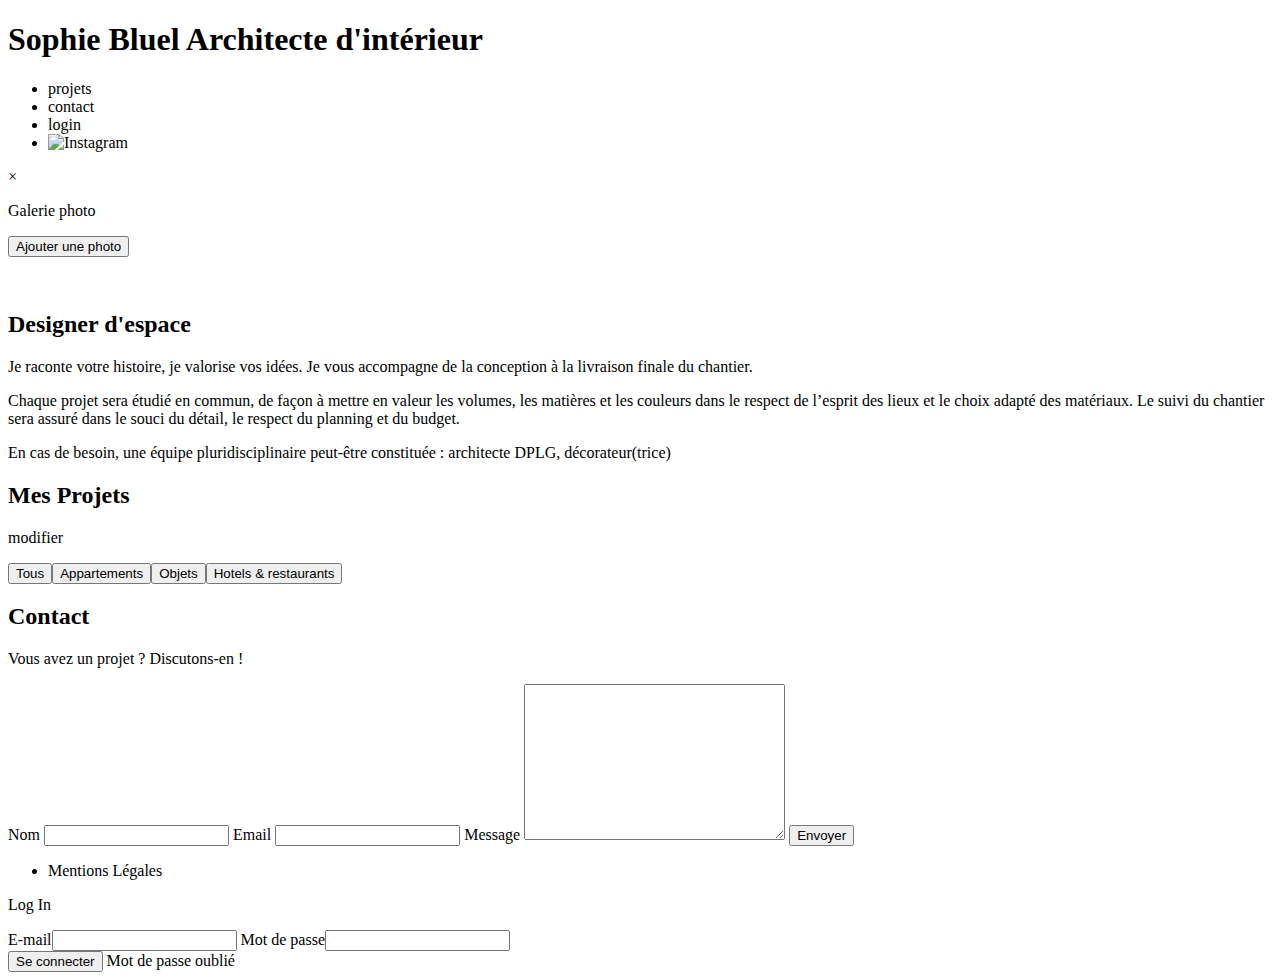
==== FrontEnd/index.html @ f3ef86e6 "Add files via upload" ====
<!DOCTYPE html>
<html lang="fr">
<head>
	<meta charset="UTF-8">
	<title>Sophie Bluel - Architecte d'intérieur</title>
	<meta name="viewport" content="width=device-width, initial-scale=1.0">
	<link rel="preconnect" href="https://fonts.googleapis.com">
	<link rel="preconnect" href="https://fonts.gstatic.com" crossorigin>
	<link href="https://fonts.googleapis.com/css2?family=Syne:wght@700;800&family=Work+Sans&display=swap" rel="stylesheet">
	<meta name="description" content="">
	<link rel="stylesheet" href="./assets/style.css">
	<script src="https://kit.fontawesome.com/1a4fb47656.js" crossorigin="anonymous"></script>
</head>
<body>
<header>
	<h1>Sophie Bluel <span>Architecte d'intérieur</span></h1>
	<nav>
		<ul>
			<li>projets</li>
			<li>contact</li>
			<li id="log" class="pointeur">login</li>
			<li><img src="./assets/icons/instagram.png" alt="Instagram"></li>
		</ul>
	</nav>
</header>
<main id="main">
	<section id="introduction">
		<div id="modale"><div id="modale2" class="modal"></div></div>
		<div id="log" class="hidden1"></div>
		<figure>
		   <img src="./assets/images/sophie-bluel.png" alt="">
		</figure>
		<article>
			<h2>Designer d'espace</h2>
			<p>Je raconte votre histoire, je valorise vos idées. Je vous accompagne de la conception à la livraison finale du chantier.</p>
			<p>Chaque projet sera étudié en commun, de façon à mettre en valeur les volumes, les matières et les couleurs dans le respect de l’esprit des lieux et le choix adapté des matériaux. Le suivi du chantier sera assuré dans le souci du détail, le respect du planning et du budget.</p>
			<p>En cas de besoin, une équipe pluridisciplinaire peut-être constituée : architecte DPLG, décorateur(trice)</p>
		</article>
	</section>
	<section id="portfolio">
		    <div id="modification2"><h2 id="h2">Mes Projets</h2><div id="mod"></div></div>   
		<div id="portfolio2">

		</div>
		<div class="gallery">
		
		</div>
	</section>
	<section id="contact">
		<h2>Contact</h2>
		<p>Vous avez un projet ? Discutons-en !</p>
		<form action="#" method="post">
			<label for="name">Nom</label>
			<input type="text" name="name" id="name">
			<label for="email">Email</label>
			<input type="email" name="email" id="email">
			<label for="message">Message</label>
			<textarea name="message" id="message" cols="30" rows="10"></textarea>
			<input type="submit" value="Envoyer">
		</form>
	</section>
</main>

<footer id="footer">
	<nav>
		<ul>
			<li>Mentions Légales</li>
		</ul>
	</nav>
</footer>
<script type="text/javascript" src="index.js"></script>
</body>
</html>
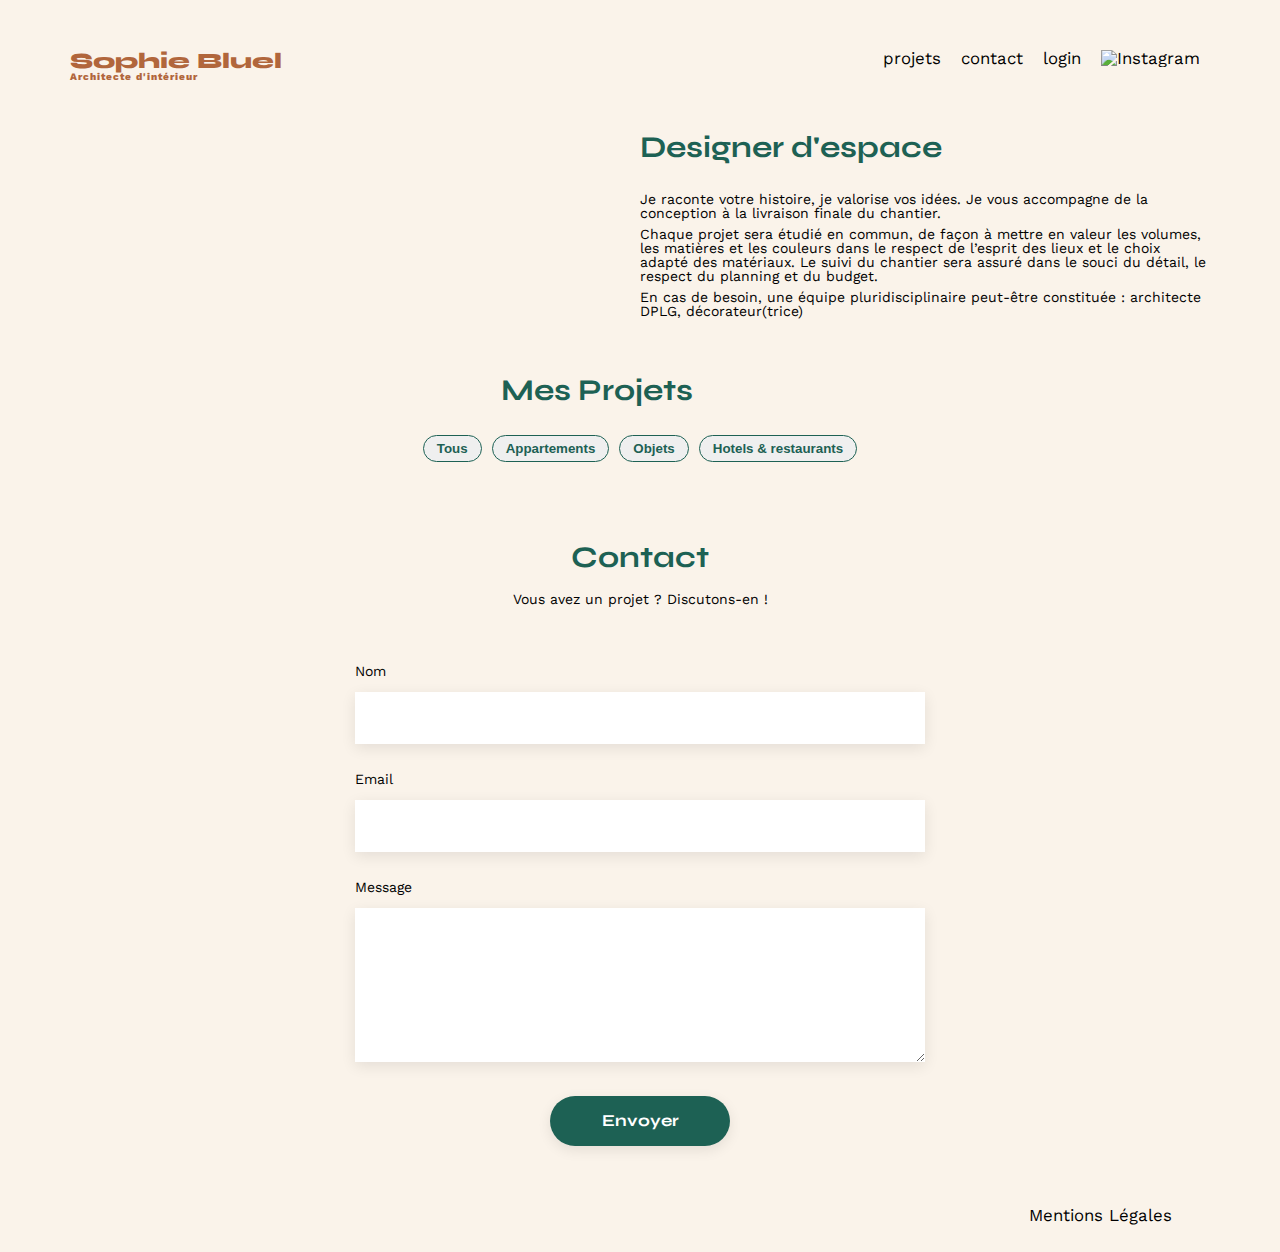
==== commit 7335cdf8: "Add files via upload" ====
--- a/FrontEnd/index.html
+++ b/FrontEnd/index.html
@@ -10,6 +10,7 @@
 	<meta name="description" content="">
 	<link rel="stylesheet" href="./assets/style.css">
 	<script src="https://kit.fontawesome.com/1a4fb47656.js" crossorigin="anonymous"></script>
+
 </head>
 <body>
 <header>
--- a/FrontEnd/assets/style.css
+++ b/FrontEnd/assets/style.css
@@ -0,0 +1,489 @@
+/* http://meyerweb.com/eric/tools/css/reset/
+   v2.0 | 20110126
+   License: none (public domain)
+*/
+
+html, body, div, span, applet, object, iframe,
+h1, h2, h3, h4, h5, h6, p, blockquote, pre,
+a, abbr, acronym, address, big, cite, code,
+del, dfn, em, img, ins, kbd, q, s, samp,
+small, strike, strong, sub, sup, tt, var,
+b, u, i, center,
+dl, dt, dd, ol, ul, li,
+fieldset, form, label, legend,
+table, caption, tbody, tfoot, thead, tr, th, td,
+article, aside, canvas, details, embed,
+figure, figcaption, footer, header, hgroup,
+menu, nav, output, ruby, section, summary,
+time, mark, audio, video {
+	margin: 0;
+	padding: 0;
+	border: 0;
+	font-size: 100%;
+	font: inherit;
+	vertical-align: baseline;
+}
+/* HTML5 display-role reset for older browsers */
+article, aside, details, figcaption, figure,
+footer, header, hgroup, menu, nav, section {
+	display: block;
+}
+body {
+	line-height: 1;
+	background-color: rgb(250, 243, 234);
+}
+ol, ul {
+	list-style: none;
+}
+blockquote, q {
+	quotes: none;
+}
+blockquote:before, blockquote:after,
+q:before, q:after {
+	content: '';
+	content: none;
+}
+table {
+	border-collapse: collapse;
+	border-spacing: 0;
+}
+/** end reset css**/
+body {
+	max-width: 1140px;
+	margin:auto;
+	font-family: 'Work Sans' ;
+	font-size: 14px;
+}
+header {
+	display: flex;
+	justify-content: space-between;
+	margin: 50px 0
+}
+section {
+	margin: 50px 0
+}
+
+h1{
+	display: flex;
+	flex-direction: column;
+	font-family: 'Syne';
+	font-size: 22px;
+	font-weight: 800;
+	color: #B1663C
+}
+
+h1 > span {
+	font-family: 'Work Sans';
+	font-size:10px;
+	letter-spacing: 0.1em;
+;
+}
+
+h2{
+	font-family: 'Syne';
+	font-weight: 700;
+	font-size: 30px;
+	color: #1D6154
+}
+nav ul {
+	display: flex;
+	align-items: center;
+	list-style-type: none;
+
+}
+nav li {
+	padding: 0 10px;
+	font-size: 1.2em;
+}
+
+li:hover {
+	color: #B1663C;
+}
+#introduction {
+	display: flex;
+	align-items: center;
+}
+#introduction figure {
+	flex: 1
+}
+#introduction img {
+	display: block;
+	margin: auto;
+	width: 80%;
+}
+
+#introduction article {
+	flex: 1
+}
+#introduction h2 {
+	margin-bottom: 1em;
+}
+
+#introduction p {
+	margin-bottom: 0.5em;
+}
+#portfolio h2 {
+	text-align: center;
+	margin-bottom: 1em;
+}
+.gallery {
+	width: 100%;
+	display: grid;
+	grid-template-columns: 1fr 1fr 1fr;
+	grid-column-gap: 20px;
+	grid-row-gap: 20px;
+}
+
+.gallery img {
+	width: 100%;
+}
+#contact {
+	width: 50%;
+    margin: auto;
+}
+#contact > * {
+	text-align: center;
+
+}
+#contact h2{
+	margin-bottom: 20px;
+}
+#contact form {
+	text-align: left;
+	margin-top:30px;
+	display: flex;
+	flex-direction: column;
+}
+
+#contact input {
+	height: 50px;
+	font-size: 1.2em;
+	border: none;
+	box-shadow: 0px 4px 14px rgba(0, 0, 0, 0.09);
+}
+#contact label {
+	margin: 2em 0 1em 0;
+}
+#contact textarea {
+	border: none;
+	box-shadow: 0px 4px 14px rgba(0, 0, 0, 0.09);
+}
+
+input[type="submit"]{
+	font-family: 'Syne';
+	font-weight: 700;
+	color: white;
+	background-color: #1D6154;
+	margin : 2em auto ;
+	width: 180px;
+	text-align: center;
+	border-radius: 60px ;
+}
+
+footer nav ul {
+	display: flex;
+	justify-content: flex-end;
+	margin: 2em
+}
+
+/*Début*/
+.hidden1{
+	visibility: hidden;
+}
+.hide{
+	display: none;
+}
+.show{
+	display: block;
+}
+.btn1{
+    border-radius: 20px;
+	padding: 5px 13px 5px 13px;
+	color: #1D6154;
+}
+#btnConnect:hover{
+    background-color: #1D6154;
+	color: white;
+}
+.flex{
+	display: flex;
+}
+.filtre{
+    justify-content: center;
+	column-gap: 10px;
+	font-size: 20px;
+	margin-bottom: 30px;
+}
+.filtre button{
+	border: 1px solid #1D6154;
+	cursor: pointer;
+	font-weight: bold;
+}
+.filtre button:active{
+	background-color: green;
+	color: white;
+}
+.pointeur{
+	cursor: pointer;
+}
+.loginStyle{
+	flex-direction: column;
+	align-items: center;
+	justify-content: center;
+	margin-top: 170px;
+}
+#logT{
+	font-size: 24px;
+	color: #1D6154;
+	text-align: center;
+	margin-bottom: 20px;
+}
+.loginStyle label{
+	flex-direction: column;
+	margin-bottom: 20px;
+}
+.loginStyle input{
+	width: 250px;
+	height: 35px;
+	border: transparent;
+	box-shadow: 2px 2px 2px rgb(189, 180, 180);
+}
+#mot:hover{
+    text-decoration: underline;
+}
+#btnConnect{
+	width: 55%;
+	margin-bottom: 20px;
+	align-items: center;
+	background-color: #1D6154;
+	color: white;
+	cursor: pointer;	
+}
+#mot{
+	width: 100%;
+	text-align: center;
+}
+.buttonMotdepasse{
+	flex-direction: column;
+	align-items: center;
+	justify-content: center;
+}
+#modification2{
+	display: flex;
+	justify-content: center;
+	gap: 15px;
+}
+#mod{
+	display: flex;
+	gap: 10px;
+	font-size: 15px;
+	padding-top: 8px;
+	
+}
+.modalBackground{
+	background-color: rgba(0, 0, 0, 0.5);
+}
+#mod i{
+	cursor: pointer;
+}
+#mod p{
+	cursor: pointer;
+}
+#modale{
+	position: fixed;
+	background-color: rgba(0, 0, 0, 0.5);
+	height: 100%;
+	width: 100%;
+	top: 0;
+	bottom: 0;
+	right: 0;
+	left: 0;
+	display: flex;
+	justify-content: center;
+	align-items: center;
+}
+#modale2{
+	display: flex;
+	flex-direction: column;
+	background-color: white;
+	z-index: 1;
+	width: 30%;
+	height:68%;
+	border-radius: 10px;
+}
+#p1{
+	text-align: end;
+	padding-right: 10px;
+	padding-top: 10px;
+	font-size: 25px;
+	margin-bottom: 0;
+	cursor: pointer;
+}
+#p2{
+	text-align: center;
+	font-size: 25px;
+	margin-bottom: 22px;
+}
+#btn2{
+    border-radius: 15px;
+	width: 40%;
+	background-color: #1D6154;
+	color: white;
+	height: 30px;
+	border: transparent;
+	cursor: pointer;
+}
+.boutonModal{
+	display: flex;
+	justify-content: center;
+}
+#gallery2{
+	width: 80%;
+	display: grid;
+	grid-template-columns: 1fr 1fr 1fr 1fr 1fr;
+	grid-column-gap: 4px;
+	grid-row-gap: 11px;
+	justify-self: center;
+	border-bottom: 1px solid rgb(165, 160, 160);
+	padding-bottom: 40px;
+	
+}
+.gallery2{
+	width: 100%;
+	display: flex;
+	justify-content: center;
+	padding-left: 0;
+	padding-right: 0;
+	margin-bottom: 30px;
+}
+#gallery2 img{
+	width: 100%;
+}
+
+#gallery2 i{
+	position: absolute;
+	color: white;
+	background-color: black;
+	padding: 3px;
+	left: 68px;
+	top: 23px;
+	font-size: 10px;
+	cursor: pointer;
+	
+}
+
+#modalConteneur2 form{
+	height: 100%;
+}
+#nav1{
+	justify-content: space-between;
+	align-items: center;
+	padding: 30px;
+}
+
+#ajoutPhoto{
+	text-align: center;
+	font-size: 25px;
+	padding-bottom: 20px;
+}
+
+#ajoutImage{
+	width: 70%;
+	display: flex;
+	flex-direction: column;
+	gap: 8px;
+	background-color: rgb(171, 236, 238);
+	justify-content: center;
+	align-items: center;
+	height: 25%;
+	padding-top: 0;
+}
+#previous{
+	font-size: 30px;
+}
+#close{
+	font-size: 30px;
+}
+#modalConteneur2 form{
+	display: flex;
+	flex-direction: column;
+	align-items: center;
+}
+#modalConteneur2{
+	height: 100%;
+}
+#button1{
+    border-radius: 20px;
+    height: 22%;
+    width: 45%;
+    color: rgb(63, 135, 163);
+    border: transparent;
+	background-color: rgb(206, 203, 203);
+}
+#ajoutImage i{
+    color: rgb(206, 203, 203);
+	font-size: 70px;
+}
+#modalConteneur2 #ajoutImage label{
+	display: flex;
+	justify-content: center;
+	align-items: center;
+}
+#modalConteneur2 input{
+	width: 70%;
+	border: transparent;
+	box-shadow: 2px 2px 2px gainsboro;
+	height: 45px;
+}
+
+#pinfo{
+	font-size: 10px;
+}
+.label1{
+	width: 70%;
+	text-align: start;
+	padding-top: 30px;
+}
+#categoryInput{
+    margin-top: 2px;
+    margin-bottom: 30px;
+    width: 70%;
+	border: transparent;
+	box-shadow: 2px 2px 2px gainsboro;
+	height: 45px;
+}
+ #button2{
+	margin-top: 30px;
+	width: 50%;
+	border-radius: 20px;
+	height: 35px;
+	background-color: gray;
+	color: white;
+	border: transparent;
+}
+#update{
+	display: none;
+}
+#gallery2 span{
+	background-color: black;
+	position: relative;
+	left: 68px;
+	top: 23px;
+	font-size: 15px;
+	cursor: pointer;
+	color: white;
+}
+#ajoutImage .imageConteneur{
+	display: flex;
+	justify-content: center;
+	width: 30%;
+	height: 100%;
+	margin-top: 0;
+	margin-bottom: 0;
+	object-fit: cover;
+}
+@media (max-width: 1500px){
+	#gallery2 span {
+		left: 48px;
+}
+}